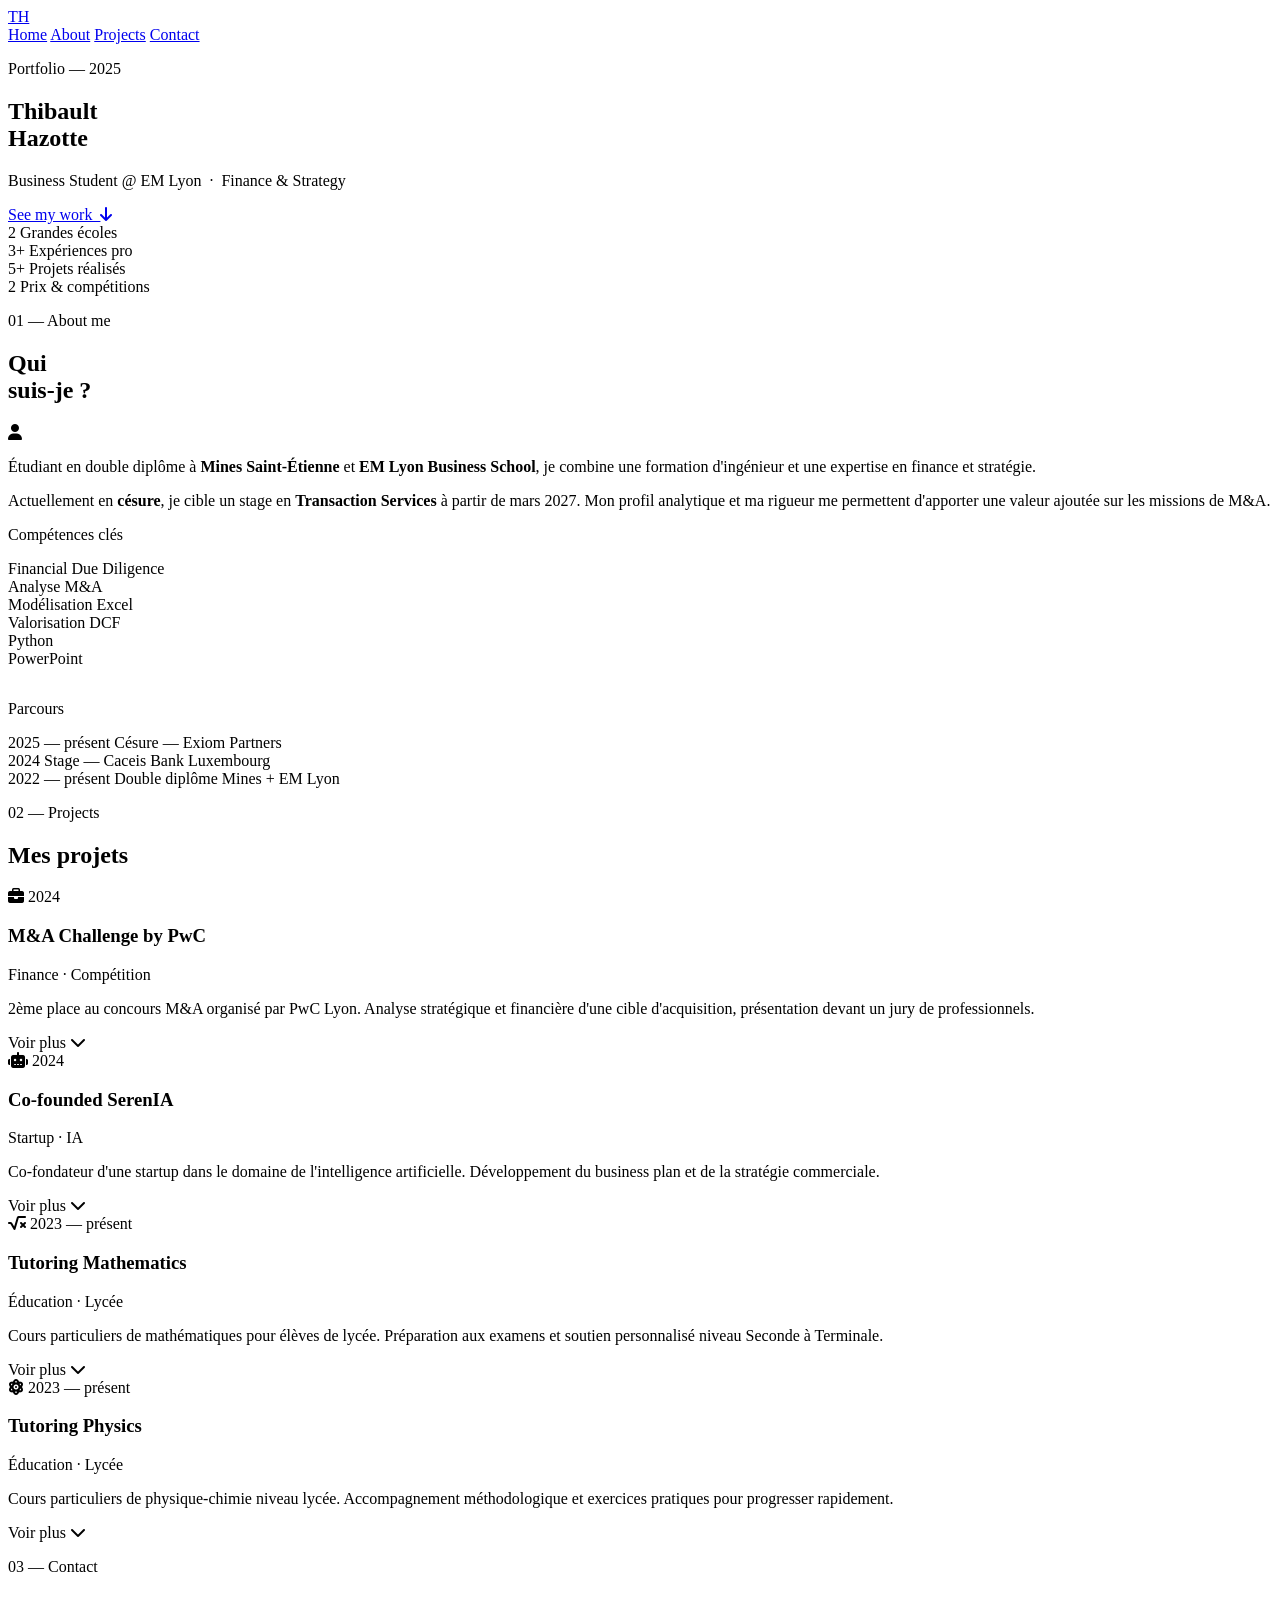
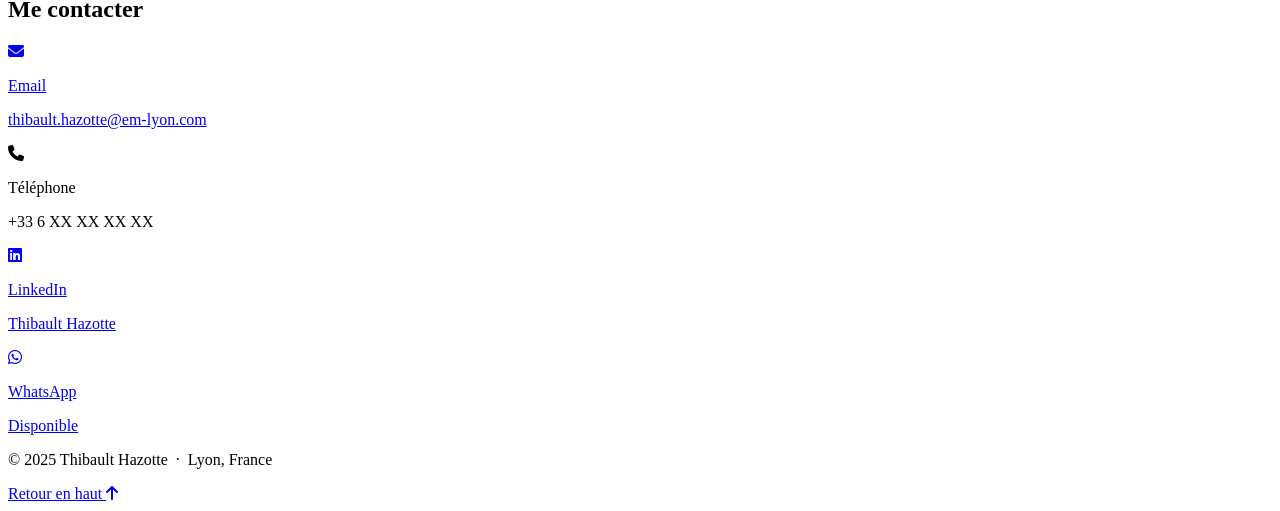
==== index.html @ d12fd299 "rendu final" ====
<!DOCTYPE html>
<html lang="en">

<head>
  <meta charset="UTF-8" />
  <meta name="viewport" content="width=device-width, initial-scale=1.0"/>
  <title>Thibault Hazotte — Portfolio</title>

  <!-- Google Fonts : Playfair Display pour les titres, Inter pour le corps de texte -->
  <link href="https://fonts.googleapis.com/css2?family=Playfair+Display:ital,wght@0,400;0,700;1,400&family=Inter:wght@300;400;500&display=swap" rel="stylesheet"/>

  <!--
    USAGE de l'IA — FontAwesome (bibliothèque d'icônes externe) :
    Je voulais afficher des icônes (flèche, enveloppe, téléphone, LinkedIn...)
    sans créer d'images moi-même. L'IA m'a présenté FontAwesome, une
    bibliothèque gratuite que l'on importe via un simple <link>.
    Ensuite on utilise des balises <i class="fa-solid fa-..."> pour
    afficher l'icône voulue n'importe où dans la page.
  -->
  <link rel="stylesheet" href="https://cdnjs.cloudflare.com/ajax/libs/font-awesome/6.5.0/css/all.min.css"/>

  <!-- Notre fichier CSS externe -->
  <link rel="stylesheet" href="style.css"/>
</head>

<body>

  <!-- ================================================
       NAVBAR — barre de navigation fixe en haut
       ================================================ -->
  <nav id="navbar">
    <a href="#home" class="logo">TH</a>
    <div class="nav-links">
      <a href="#home">Home</a>
      <a href="#about">About</a>
      <a href="#projects">Projects</a>
      <a href="#contact">Contact</a>
    </div>
  </nav>


  <!-- ================================================
       SECTION HOME — titre principal et bouton
       ================================================ -->
  <section id="home" class="hero">

    <!-- Petit tag au-dessus du titre -->
    <p class="hero-tag" id="hero-tag">Portfolio — 2025</p>

    <!-- Titre principal -->
    <h1 id="titre">
      Thibault<br>
      <span class="italic">Hazotte</span>
    </h1>

    <!-- Sous-titre -->
    <p class="subtitle" id="sous-titre">
      Business Student @ EM Lyon &nbsp;·&nbsp; Finance &amp; Strategy
    </p>

    <!-- Bouton qui renvoie vers la section About -->
    <a href="#about" class="btn" id="bouton">
      See my work &nbsp;<i class="fa-solid fa-arrow-down"></i>
    </a>

  </section>


  <!-- ================================================
       SECTION CHIFFRES CLÉS
       ================================================ -->
  <section class="stats">
    <div class="stat-item">
      <span class="stat-number">2</span>
      <span class="stat-label">Grandes écoles</span>
    </div>
    <div class="stat-divider"></div>
    <div class="stat-item">
      <span class="stat-number">3+</span>
      <span class="stat-label">Expériences pro</span>
    </div>
    <div class="stat-divider"></div>
    <div class="stat-item">
      <span class="stat-number">5+</span>
      <span class="stat-label">Projets réalisés</span>
    </div>
    <div class="stat-divider"></div>
    <div class="stat-item">
      <span class="stat-number">2</span>
      <span class="stat-label">Prix & compétitions</span>
    </div>
  </section>


  <!-- ================================================
       SECTION ABOUT — présentation personnelle
       ================================================ -->
  <section id="about" class="about-section">

    <!-- Colonne gauche : photo + titre -->
    <div class="about-left">
      <p class="section-tag">01 — About me</p>
      <h2 class="section-title">Qui<br>suis-je ?</h2>

      <!-- Rectangle gris = emplacement pour une photo -->
      <div class="photo-placeholder">
        <i class="fa-solid fa-user photo-icon"></i>
      </div>
    </div>

    <!-- Colonne droite : texte, compétences, timeline -->
    <div class="about-right">

      <p class="about-text">
        Étudiant en double diplôme à <strong>Mines Saint-Étienne</strong>
        et <strong>EM Lyon Business School</strong>, je combine une formation
        d'ingénieur et une expertise en finance et stratégie.
      </p>

      <p class="about-text">
        Actuellement en <strong>césure</strong>, je cible un stage en
        <strong>Transaction Services</strong> à partir de mars 2027.
        Mon profil analytique et ma rigueur me permettent d'apporter
        une valeur ajoutée sur les missions de M&A.
      </p>

      <!-- Compétences -->
      <p class="skills-title">Compétences clés</p>
      <div class="skills-grid">
        <div class="skill-tag">Financial Due Diligence</div>
        <div class="skill-tag">Analyse M&A</div>
        <div class="skill-tag">Modélisation Excel</div>
        <div class="skill-tag">Valorisation DCF</div>
        <div class="skill-tag">Python</div>
        <div class="skill-tag">PowerPoint</div>
      </div>

      <!-- Timeline du parcours -->
      <p class="skills-title" style="margin-top: 32px;">Parcours</p>

      <div class="timeline-item">
        <div class="timeline-dot"></div>
        <div class="timeline-content">
          <span class="timeline-date">2025 — présent</span>
          <span class="timeline-role">Césure — Exiom Partners</span>
        </div>
      </div>

      <div class="timeline-item">
        <div class="timeline-dot"></div>
        <div class="timeline-content">
          <span class="timeline-date">2024</span>
          <span class="timeline-role">Stage — Caceis Bank Luxembourg</span>
        </div>
      </div>

      <div class="timeline-item">
        <div class="timeline-dot"></div>
        <div class="timeline-content">
          <span class="timeline-date">2022 — présent</span>
          <span class="timeline-role">Double diplôme Mines + EM Lyon</span>
        </div>
      </div>

    </div>
  </section>


  <!-- ================================================
       SECTION PROJECTS — cartes cliquables
       ================================================ -->
  <section id="projects" class="projects-section">

    <p class="section-tag">02 — Projects</p>
    <h2 class="section-title">Mes projets</h2>

    <!--
      USAGE de l'IA — Fonction toggleDetail() et classList.toggle() :
      Je voulais qu'un clic sur une carte affiche sa description,
      et qu'un second clic la cache. Je ne savais pas comment
      alterner entre deux états en JavaScript.
      L'IA m'a expliqué classList.toggle("open") :
      cette méthode ajoute la classe "open" si elle est absente,
      et la retire si elle est déjà présente.
      Le CSS s'occupe ensuite d'afficher ou cacher le texte
      selon la présence de cette classe.
    -->
    <div class="projects-grid">

      <div class="project-card" onclick="toggleDetail(this)">
        <div class="project-card-header">
          <i class="fa-solid fa-briefcase project-icon"></i>
          <span class="project-year">2024</span>
        </div>
        <h3 class="project-title">M&amp;A Challenge by PwC</h3>
        <p class="project-subtitle">Finance · Compétition</p>
        <div class="project-detail">
          <p>2ème place au concours M&A organisé par PwC Lyon. Analyse stratégique et financière d'une cible d'acquisition, présentation devant un jury de professionnels.</p>
        </div>
        <span class="project-toggle">Voir plus <i class="fa-solid fa-chevron-down"></i></span>
      </div>

      <div class="project-card" onclick="toggleDetail(this)">
        <div class="project-card-header">
          <i class="fa-solid fa-robot project-icon"></i>
          <span class="project-year">2024</span>
        </div>
        <h3 class="project-title">Co-founded SerenIA</h3>
        <p class="project-subtitle">Startup · IA</p>
        <div class="project-detail">
          <p>Co-fondateur d'une startup dans le domaine de l'intelligence artificielle. Développement du business plan et de la stratégie commerciale.</p>
        </div>
        <span class="project-toggle">Voir plus <i class="fa-solid fa-chevron-down"></i></span>
      </div>

      <div class="project-card" onclick="toggleDetail(this)">
        <div class="project-card-header">
          <i class="fa-solid fa-square-root-variable project-icon"></i>
          <span class="project-year">2023 — présent</span>
        </div>
        <h3 class="project-title">Tutoring Mathematics</h3>
        <p class="project-subtitle">Éducation · Lycée</p>
        <div class="project-detail">
          <p>Cours particuliers de mathématiques pour élèves de lycée. Préparation aux examens et soutien personnalisé niveau Seconde à Terminale.</p>
        </div>
        <span class="project-toggle">Voir plus <i class="fa-solid fa-chevron-down"></i></span>
      </div>

      <div class="project-card" onclick="toggleDetail(this)">
        <div class="project-card-header">
          <i class="fa-solid fa-atom project-icon"></i>
          <span class="project-year">2023 — présent</span>
        </div>
        <h3 class="project-title">Tutoring Physics</h3>
        <p class="project-subtitle">Éducation · Lycée</p>
        <div class="project-detail">
          <p>Cours particuliers de physique-chimie niveau lycée. Accompagnement méthodologique et exercices pratiques pour progresser rapidement.</p>
        </div>
        <span class="project-toggle">Voir plus <i class="fa-solid fa-chevron-down"></i></span>
      </div>

    </div>
  </section>


  <!-- ================================================
       SECTION CONTACT
       ================================================ -->
  <section id="contact" class="contact-section">

    <p class="section-tag">03 — Contact</p>
    <h2 class="section-title">Me contacter</h2>

    <div class="contact-grid">

      <a href="mailto:thibault.hazotte@em-lyon.com" class="contact-card">
        <i class="fa-solid fa-envelope contact-icon"></i>
        <div>
          <p class="contact-label">Email</p>
          <p class="contact-value">thibault.hazotte@em-lyon.com</p>
        </div>
      </a>

      <div class="contact-card">
        <i class="fa-solid fa-phone contact-icon"></i>
        <div>
          <p class="contact-label">Téléphone</p>
          <p class="contact-value">+33 6 XX XX XX XX</p>
        </div>
      </div>

      <a href="#" class="contact-card">
        <i class="fa-brands fa-linkedin contact-icon"></i>
        <div>
          <p class="contact-label">LinkedIn</p>
          <p class="contact-value">Thibault Hazotte</p>
        </div>
      </a>

      <a href="#" class="contact-card">
        <i class="fa-brands fa-whatsapp contact-icon"></i>
        <div>
          <p class="contact-label">WhatsApp</p>
          <p class="contact-value">Disponible</p>
        </div>
      </a>

    </div>
  </section>


  <!-- ================================================
       FOOTER
       ================================================ -->
  <footer class="footer">
    <p>© 2025 Thibault Hazotte &nbsp;·&nbsp; Lyon, France</p>
    <a href="#home" class="footer-back">
      Retour en haut <i class="fa-solid fa-arrow-up"></i>
    </a>
  </footer>


  <!-- ================================================
       JAVASCRIPT — intégré directement dans le HTML
       ================================================ -->
  <script>

    // ---- 1. ANIMATIONS AU CHARGEMENT ----
    //
    // USAGE de l'IA — window.addEventListener + setTimeout + classList :
    // Je voulais que les éléments de la section Home apparaissent
    // progressivement. L'IA m'a expliqué :
    // - window.addEventListener("load") attend que toute la page soit chargée
    // - setTimeout(fn, délai) déclenche une fonction après X millisecondes
    // - classList.add("visible") ajoute une classe CSS qui active
    //   la transition définie dans style.css (opacity et transform)
    // Sans ces notions, je n'aurais pas su faire une animation au chargement.

    window.addEventListener("load", function () {
      var tag      = document.getElementById("hero-tag");
      var titre    = document.getElementById("titre");
      var sousTitre = document.getElementById("sous-titre");
      var bouton   = document.getElementById("bouton");

      setTimeout(function () { tag.classList.add("visible"); },       200);
      setTimeout(function () { titre.classList.add("visible"); },     400);
      setTimeout(function () { sousTitre.classList.add("visible"); }, 700);
      setTimeout(function () { bouton.classList.add("visible"); },   1000);
    });


    // ---- 2. NAVBAR QUI CHANGE AU SCROLL ----
    //
    // USAGE de l'IA — window.addEventListener("scroll") + window.scrollY :
    // Je voulais que la navbar affiche une ombre quand on fait défiler la page.
    // L'IA m'a expliqué l'événement "scroll" et la propriété window.scrollY
    // qui retourne la position verticale du défilement en pixels.
    // Si l'utilisateur a défilé de plus de 50px, on ajoute la classe "scrolled".

    window.addEventListener("scroll", function () {
      var navbar = document.getElementById("navbar");
      if (window.scrollY > 50) {
        navbar.classList.add("scrolled");
      } else {
        navbar.classList.remove("scrolled");
      }
    });


    // ---- 3. AFFICHER / CACHER LES DÉTAILS DES PROJETS ----
    //
    // USAGE de l'IA — classList.toggle() :
    // Je voulais qu'un clic sur une carte projet affiche sa description,
    // et qu'un second clic la cache. L'IA m'a montré classList.toggle("open")
    // qui ajoute la classe si elle est absente, et la retire si elle est présente.

    function toggleDetail(carte) {
      carte.classList.toggle("open");
    }

  </script>

</body>
</html>
---- style.css ----
.red {
    color: salmon;
}
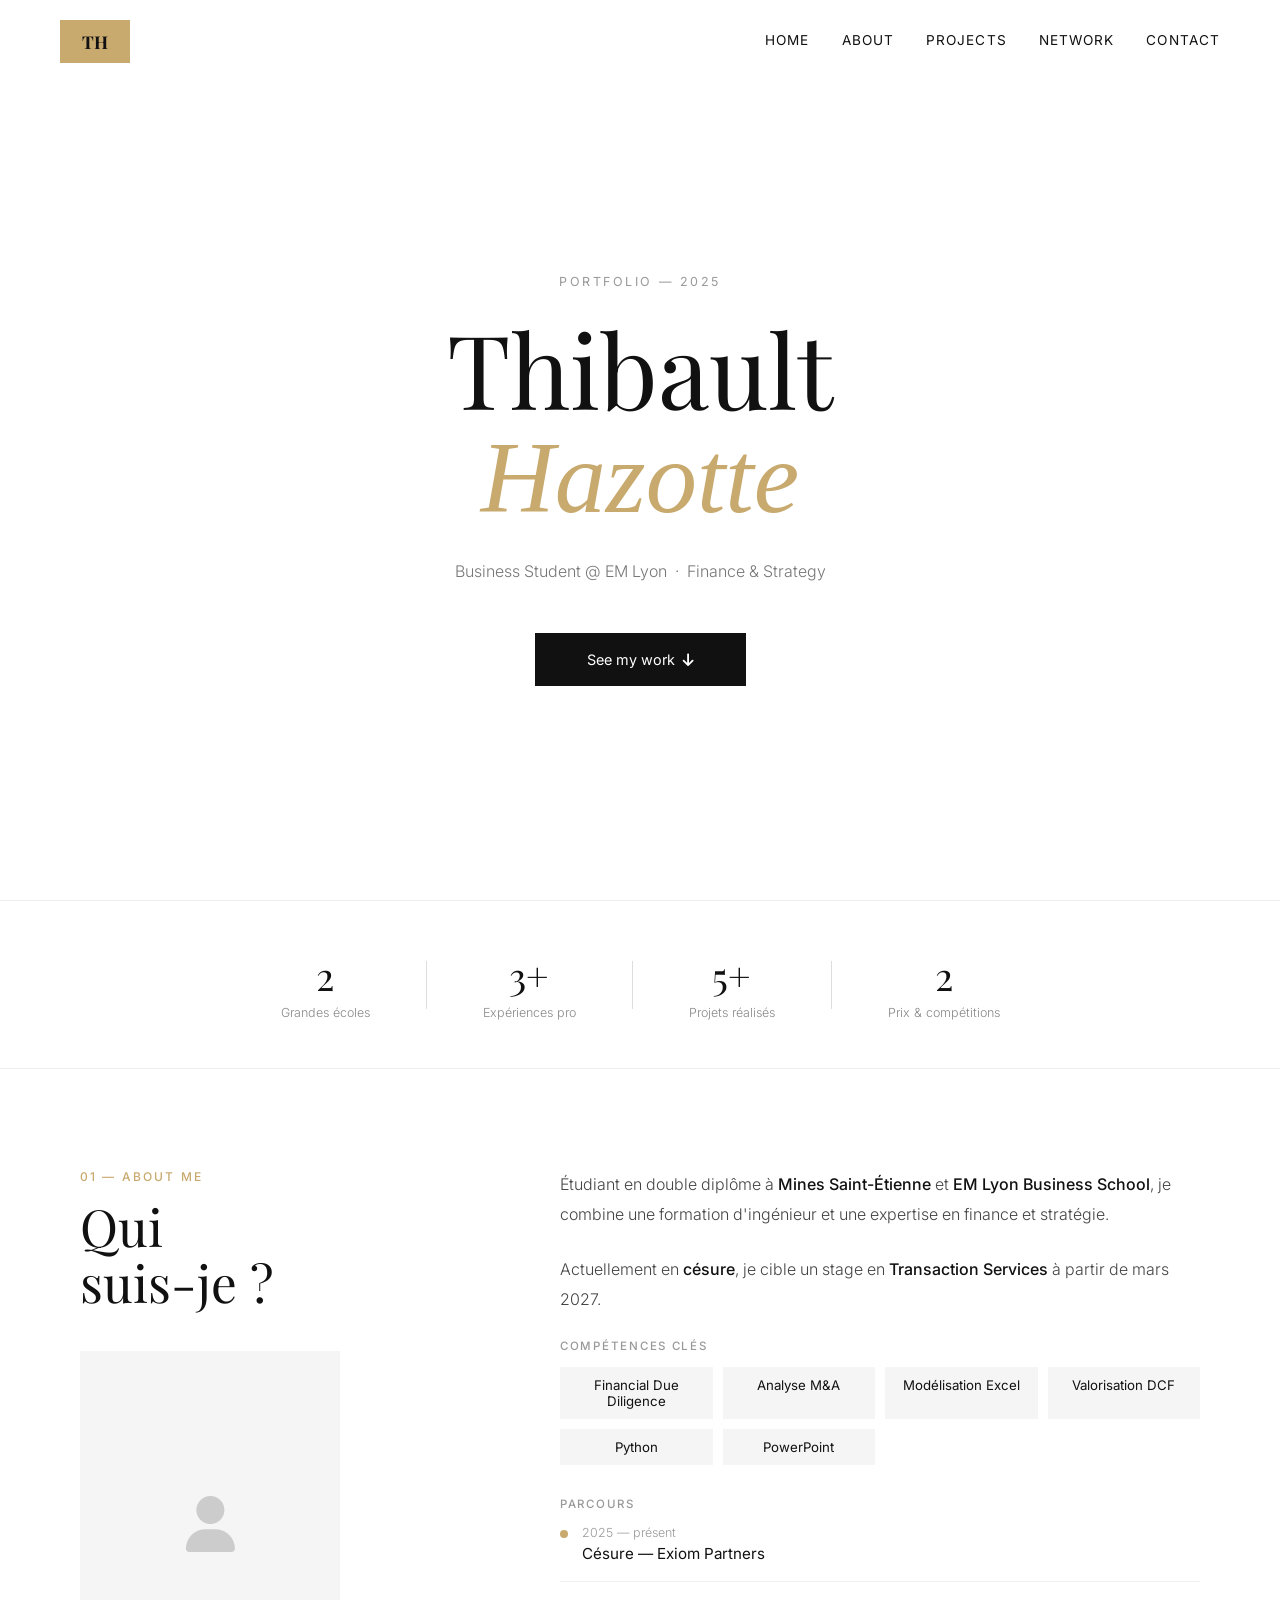
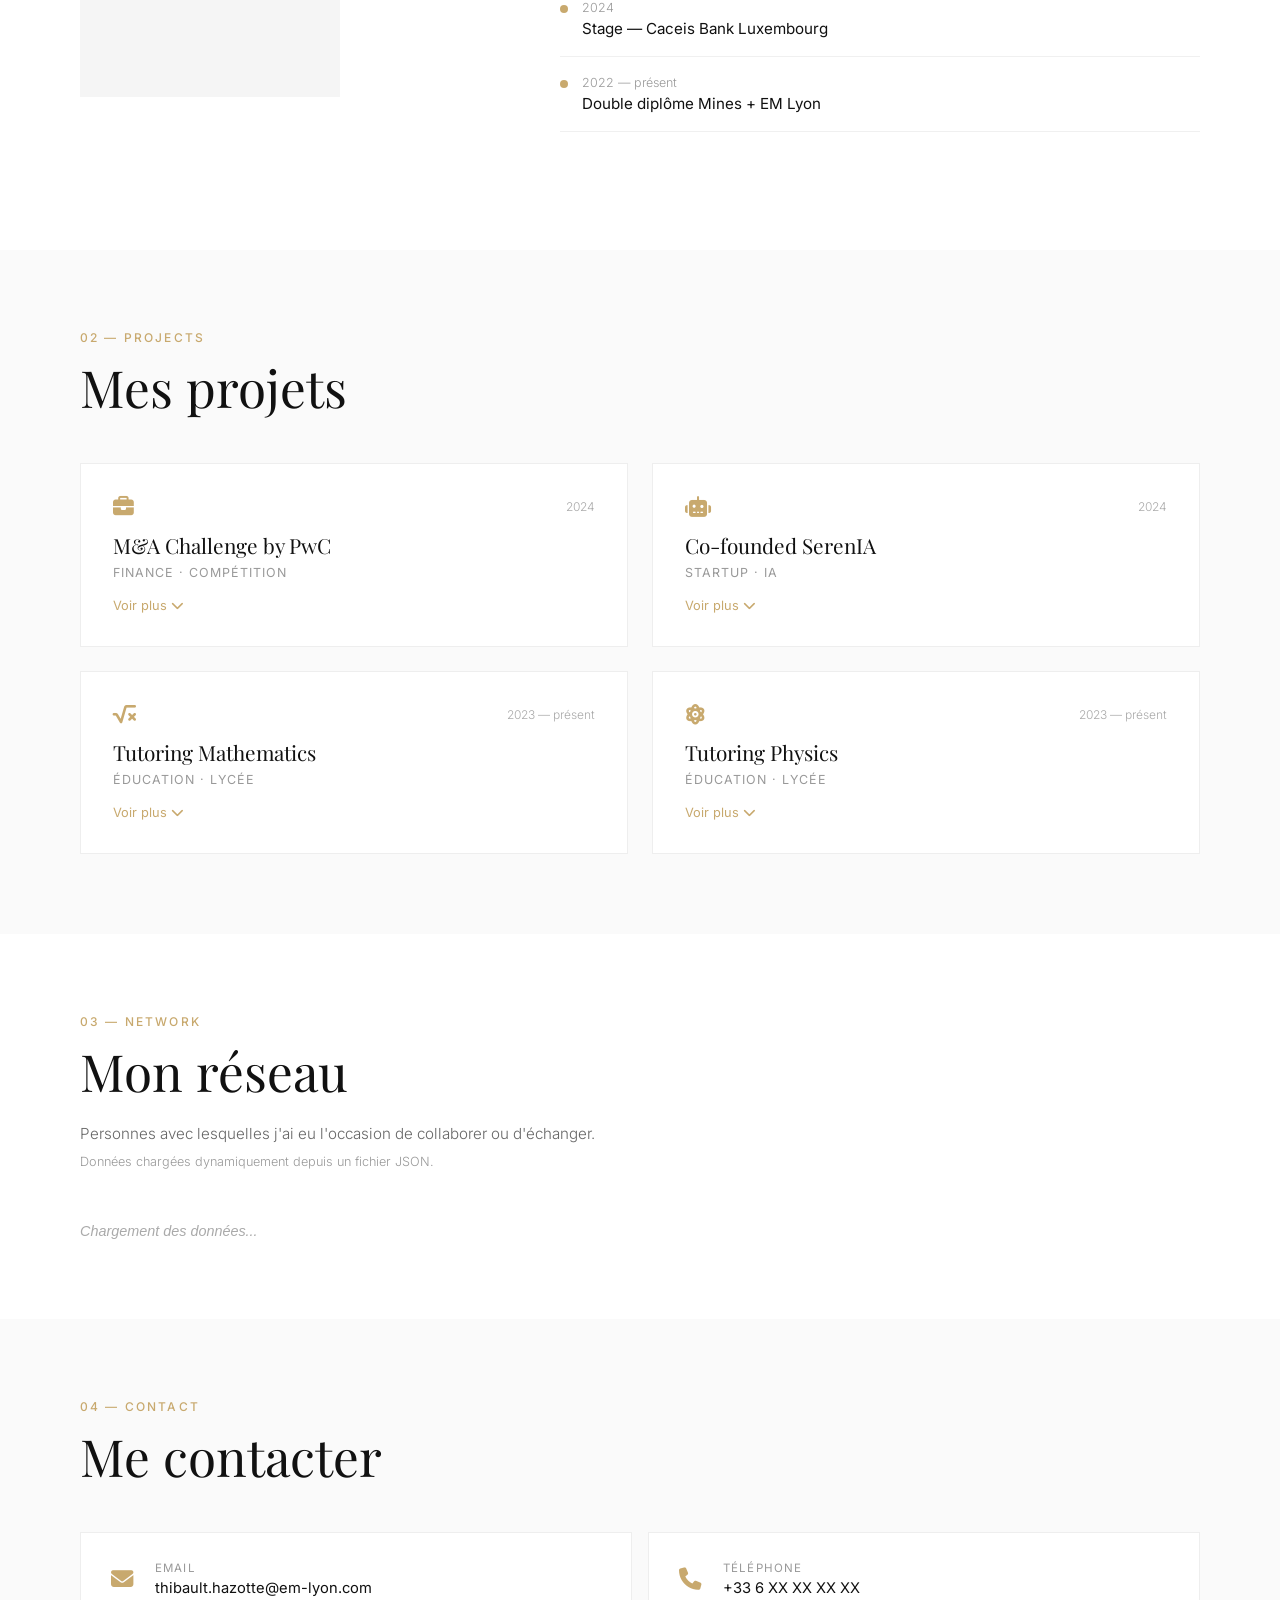
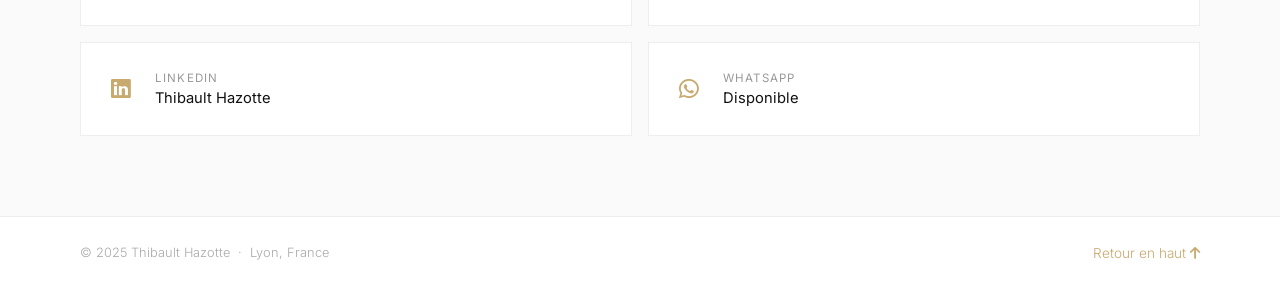
==== commit 7a8974c5: "Java" ====
--- a/index.html
+++ b/index.html
@@ -6,27 +6,25 @@
   <meta name="viewport" content="width=device-width, initial-scale=1.0"/>
   <title>Thibault Hazotte — Portfolio</title>
 
-  <!-- Google Fonts : Playfair Display pour les titres, Inter pour le corps de texte -->
+  <!-- Google Fonts : Playfair Display pour les titres, Inter pour le texte -->
   <link href="https://fonts.googleapis.com/css2?family=Playfair+Display:ital,wght@0,400;0,700;1,400&family=Inter:wght@300;400;500&display=swap" rel="stylesheet"/>
 
   <!--
-    USAGE de l'IA — FontAwesome (bibliothèque d'icônes externe) :
-    Je voulais afficher des icônes (flèche, enveloppe, téléphone, LinkedIn...)
-    sans créer d'images moi-même. L'IA m'a présenté FontAwesome, une
-    bibliothèque gratuite que l'on importe via un simple <link>.
-    Ensuite on utilise des balises <i class="fa-solid fa-..."> pour
+    USAGE IA — FontAwesome (bibliothèque d'icônes externe) :
+    Je voulais afficher des icônes sans créer d'images moi-même.
+    L'IA m'a présenté FontAwesome, une bibliothèque gratuite importée
+    via un <link>. On utilise des balises <i class="fa-..."> pour
     afficher l'icône voulue n'importe où dans la page.
   -->
   <link rel="stylesheet" href="https://cdnjs.cloudflare.com/ajax/libs/font-awesome/6.5.0/css/all.min.css"/>
 
-  <!-- Notre fichier CSS externe -->
   <link rel="stylesheet" href="style.css"/>
 </head>
 
 <body>
 
   <!-- ================================================
-       NAVBAR — barre de navigation fixe en haut
+       NAVBAR — barre de navigation fixe
        ================================================ -->
   <nav id="navbar">
     <a href="#home" class="logo">TH</a>
@@ -34,35 +32,24 @@
       <a href="#home">Home</a>
       <a href="#about">About</a>
       <a href="#projects">Projects</a>
+      <a href="#people">Network</a>
       <a href="#contact">Contact</a>
     </div>
   </nav>
 
 
   <!-- ================================================
-       SECTION HOME — titre principal et bouton
+       SECTION HOME — titre et bouton
        ================================================ -->
   <section id="home" class="hero">
-
-    <!-- Petit tag au-dessus du titre -->
     <p class="hero-tag" id="hero-tag">Portfolio — 2025</p>
-
-    <!-- Titre principal -->
-    <h1 id="titre">
-      Thibault<br>
-      <span class="italic">Hazotte</span>
-    </h1>
-
-    <!-- Sous-titre -->
+    <h1 id="titre">Thibault<br><span class="italic">Hazotte</span></h1>
     <p class="subtitle" id="sous-titre">
       Business Student @ EM Lyon &nbsp;·&nbsp; Finance &amp; Strategy
     </p>
-
-    <!-- Bouton qui renvoie vers la section About -->
     <a href="#about" class="btn" id="bouton">
       See my work &nbsp;<i class="fa-solid fa-arrow-down"></i>
     </a>
-
   </section>
 
 
@@ -93,38 +80,29 @@
 
 
   <!-- ================================================
-       SECTION ABOUT — présentation personnelle
+       SECTION ABOUT
        ================================================ -->
   <section id="about" class="about-section">
 
-    <!-- Colonne gauche : photo + titre -->
     <div class="about-left">
       <p class="section-tag">01 — About me</p>
       <h2 class="section-title">Qui<br>suis-je ?</h2>
-
-      <!-- Rectangle gris = emplacement pour une photo -->
       <div class="photo-placeholder">
         <i class="fa-solid fa-user photo-icon"></i>
       </div>
     </div>
 
-    <!-- Colonne droite : texte, compétences, timeline -->
     <div class="about-right">
-
       <p class="about-text">
         Étudiant en double diplôme à <strong>Mines Saint-Étienne</strong>
         et <strong>EM Lyon Business School</strong>, je combine une formation
         d'ingénieur et une expertise en finance et stratégie.
       </p>
-
       <p class="about-text">
         Actuellement en <strong>césure</strong>, je cible un stage en
         <strong>Transaction Services</strong> à partir de mars 2027.
-        Mon profil analytique et ma rigueur me permettent d'apporter
-        une valeur ajoutée sur les missions de M&A.
       </p>
 
-      <!-- Compétences -->
       <p class="skills-title">Compétences clés</p>
       <div class="skills-grid">
         <div class="skill-tag">Financial Due Diligence</div>
@@ -135,9 +113,7 @@
         <div class="skill-tag">PowerPoint</div>
       </div>
 
-      <!-- Timeline du parcours -->
       <p class="skills-title" style="margin-top: 32px;">Parcours</p>
-
       <div class="timeline-item">
         <div class="timeline-dot"></div>
         <div class="timeline-content">
@@ -145,7 +121,6 @@
           <span class="timeline-role">Césure — Exiom Partners</span>
         </div>
       </div>
-
       <div class="timeline-item">
         <div class="timeline-dot"></div>
         <div class="timeline-content">
@@ -153,7 +128,6 @@
           <span class="timeline-role">Stage — Caceis Bank Luxembourg</span>
         </div>
       </div>
-
       <div class="timeline-item">
         <div class="timeline-dot"></div>
         <div class="timeline-content">
@@ -161,30 +135,18 @@
           <span class="timeline-role">Double diplôme Mines + EM Lyon</span>
         </div>
       </div>
-
-    </div>
-  </section>
-
-
-  <!-- ================================================
-       SECTION PROJECTS — cartes cliquables
+    </div>
+  </section>
+
+
+  <!-- ================================================
+       SECTION PROJECTS
        ================================================ -->
   <section id="projects" class="projects-section">
 
     <p class="section-tag">02 — Projects</p>
     <h2 class="section-title">Mes projets</h2>
 
-    <!--
-      USAGE de l'IA — Fonction toggleDetail() et classList.toggle() :
-      Je voulais qu'un clic sur une carte affiche sa description,
-      et qu'un second clic la cache. Je ne savais pas comment
-      alterner entre deux états en JavaScript.
-      L'IA m'a expliqué classList.toggle("open") :
-      cette méthode ajoute la classe "open" si elle est absente,
-      et la retire si elle est déjà présente.
-      Le CSS s'occupe ensuite d'afficher ou cacher le texte
-      selon la présence de cette classe.
-    -->
     <div class="projects-grid">
 
       <div class="project-card" onclick="toggleDetail(this)">
@@ -195,7 +157,7 @@
         <h3 class="project-title">M&amp;A Challenge by PwC</h3>
         <p class="project-subtitle">Finance · Compétition</p>
         <div class="project-detail">
-          <p>2ème place au concours M&A organisé par PwC Lyon. Analyse stratégique et financière d'une cible d'acquisition, présentation devant un jury de professionnels.</p>
+          <p>2ème place au concours M&A organisé par PwC Lyon. Analyse stratégique et financière d'une cible d'acquisition.</p>
         </div>
         <span class="project-toggle">Voir plus <i class="fa-solid fa-chevron-down"></i></span>
       </div>
@@ -208,7 +170,7 @@
         <h3 class="project-title">Co-founded SerenIA</h3>
         <p class="project-subtitle">Startup · IA</p>
         <div class="project-detail">
-          <p>Co-fondateur d'une startup dans le domaine de l'intelligence artificielle. Développement du business plan et de la stratégie commerciale.</p>
+          <p>Co-fondateur d'une startup dans le domaine de l'intelligence artificielle. Développement du business plan.</p>
         </div>
         <span class="project-toggle">Voir plus <i class="fa-solid fa-chevron-down"></i></span>
       </div>
@@ -221,7 +183,7 @@
         <h3 class="project-title">Tutoring Mathematics</h3>
         <p class="project-subtitle">Éducation · Lycée</p>
         <div class="project-detail">
-          <p>Cours particuliers de mathématiques pour élèves de lycée. Préparation aux examens et soutien personnalisé niveau Seconde à Terminale.</p>
+          <p>Cours particuliers de mathématiques pour élèves de lycée. Préparation aux examens niveau Seconde à Terminale.</p>
         </div>
         <span class="project-toggle">Voir plus <i class="fa-solid fa-chevron-down"></i></span>
       </div>
@@ -234,12 +196,40 @@
         <h3 class="project-title">Tutoring Physics</h3>
         <p class="project-subtitle">Éducation · Lycée</p>
         <div class="project-detail">
-          <p>Cours particuliers de physique-chimie niveau lycée. Accompagnement méthodologique et exercices pratiques pour progresser rapidement.</p>
-        </div>
-        <span class="project-toggle">Voir plus <i class="fa-solid fa-chevron-down"></i></span>
-      </div>
-
-    </div>
+          <p>Cours particuliers de physique-chimie niveau lycée. Accompagnement méthodologique et exercices pratiques.</p>
+        </div>
+        <span class="project-toggle">Voir plus <i class="fa-solid fa-chevron-down"></i></span>
+      </div>
+
+    </div>
+  </section>
+
+
+  <!-- ================================================
+       SECTION NETWORK — données chargées depuis le JSON
+       ================================================ -->
+  <section id="people" class="people-section">
+
+    <p class="section-tag">03 — Network</p>
+    <h2 class="section-title">Mon réseau</h2>
+    <p class="people-description">
+      Personnes avec lesquelles j'ai eu l'occasion de collaborer ou d'échanger.
+      <br><small style="color:#999">Données chargées dynamiquement depuis un fichier JSON.</small>
+    </p>
+
+    <!--
+      USAGE IA — Affichage dynamique depuis un JSON :
+      Ce conteneur est rempli automatiquement par JavaScript.
+      Je ne savais pas comment créer des éléments HTML depuis du code JS.
+      L'IA m'a expliqué document.createElement(), innerHTML et appendChild()
+      qui permettent de générer du HTML dynamiquement à partir de données JSON.
+      C'est le principe fondamental du web dynamique.
+    -->
+    <div id="people-grid" class="people-grid">
+      <!-- Les cartes sont générées automatiquement par script.js -->
+      <p class="loading-text">Chargement des données...</p>
+    </div>
+
   </section>
 
 
@@ -248,11 +238,10 @@
        ================================================ -->
   <section id="contact" class="contact-section">
 
-    <p class="section-tag">03 — Contact</p>
+    <p class="section-tag">04 — Contact</p>
     <h2 class="section-title">Me contacter</h2>
 
     <div class="contact-grid">
-
       <a href="mailto:thibault.hazotte@em-lyon.com" class="contact-card">
         <i class="fa-solid fa-envelope contact-icon"></i>
         <div>
@@ -260,7 +249,6 @@
           <p class="contact-value">thibault.hazotte@em-lyon.com</p>
         </div>
       </a>
-
       <div class="contact-card">
         <i class="fa-solid fa-phone contact-icon"></i>
         <div>
@@ -268,7 +256,6 @@
           <p class="contact-value">+33 6 XX XX XX XX</p>
         </div>
       </div>
-
       <a href="#" class="contact-card">
         <i class="fa-brands fa-linkedin contact-icon"></i>
         <div>
@@ -276,7 +263,6 @@
           <p class="contact-value">Thibault Hazotte</p>
         </div>
       </a>
-
       <a href="#" class="contact-card">
         <i class="fa-brands fa-whatsapp contact-icon"></i>
         <div>
@@ -284,7 +270,6 @@
           <p class="contact-value">Disponible</p>
         </div>
       </a>
-
     </div>
   </section>
 
@@ -299,66 +284,8 @@
     </a>
   </footer>
 
-
-  <!-- ================================================
-       JAVASCRIPT — intégré directement dans le HTML
-       ================================================ -->
-  <script>
-
-    // ---- 1. ANIMATIONS AU CHARGEMENT ----
-    //
-    // USAGE de l'IA — window.addEventListener + setTimeout + classList :
-    // Je voulais que les éléments de la section Home apparaissent
-    // progressivement. L'IA m'a expliqué :
-    // - window.addEventListener("load") attend que toute la page soit chargée
-    // - setTimeout(fn, délai) déclenche une fonction après X millisecondes
-    // - classList.add("visible") ajoute une classe CSS qui active
-    //   la transition définie dans style.css (opacity et transform)
-    // Sans ces notions, je n'aurais pas su faire une animation au chargement.
-
-    window.addEventListener("load", function () {
-      var tag      = document.getElementById("hero-tag");
-      var titre    = document.getElementById("titre");
-      var sousTitre = document.getElementById("sous-titre");
-      var bouton   = document.getElementById("bouton");
-
-      setTimeout(function () { tag.classList.add("visible"); },       200);
-      setTimeout(function () { titre.classList.add("visible"); },     400);
-      setTimeout(function () { sousTitre.classList.add("visible"); }, 700);
-      setTimeout(function () { bouton.classList.add("visible"); },   1000);
-    });
-
-
-    // ---- 2. NAVBAR QUI CHANGE AU SCROLL ----
-    //
-    // USAGE de l'IA — window.addEventListener("scroll") + window.scrollY :
-    // Je voulais que la navbar affiche une ombre quand on fait défiler la page.
-    // L'IA m'a expliqué l'événement "scroll" et la propriété window.scrollY
-    // qui retourne la position verticale du défilement en pixels.
-    // Si l'utilisateur a défilé de plus de 50px, on ajoute la classe "scrolled".
-
-    window.addEventListener("scroll", function () {
-      var navbar = document.getElementById("navbar");
-      if (window.scrollY > 50) {
-        navbar.classList.add("scrolled");
-      } else {
-        navbar.classList.remove("scrolled");
-      }
-    });
-
-
-    // ---- 3. AFFICHER / CACHER LES DÉTAILS DES PROJETS ----
-    //
-    // USAGE de l'IA — classList.toggle() :
-    // Je voulais qu'un clic sur une carte projet affiche sa description,
-    // et qu'un second clic la cache. L'IA m'a montré classList.toggle("open")
-    // qui ajoute la classe si elle est absente, et la retire si elle est présente.
-
-    function toggleDetail(carte) {
-      carte.classList.toggle("open");
-    }
-
-  </script>
+  <!-- Fichier JavaScript séparé -->
+  <script src="script.js"></script>
 
 </body>
 </html>
--- a/style.css
+++ b/style.css
@@ -1,3 +1,452 @@
-.red {
-    color: salmon;
-}+/* =============================================
+   style.css — Portfolio Thibault Hazotte
+   Palette :
+     Blanc      #FFFFFF
+     Noir       #111111
+     Gris clair #F5F5F5
+     Doré       #C8A96E
+   Polices : Playfair Display + Inter
+   ============================================= */
+
+/* RESET */
+* { margin: 0; padding: 0; box-sizing: border-box; }
+
+html { scroll-behavior: smooth; }
+
+body {
+  background-color: #FFFFFF;
+  color: #111111;
+  font-family: 'Inter', sans-serif;
+}
+
+
+/* =============================================
+   NAVBAR
+   ============================================= */
+
+nav {
+  position: fixed;
+  top: 0; left: 0; right: 0;
+  z-index: 100;
+  display: flex;
+  justify-content: space-between;
+  align-items: center;
+  padding: 20px 60px;
+  background-color: #FFFFFF;
+  transition: box-shadow 0.3s;
+}
+
+/*
+  USAGE IA — Navbar fixe avec ombre au scroll :
+  "position: fixed" bloque la navbar en haut.
+  "z-index: 100" la fait passer au-dessus du contenu.
+  JavaScript ajoute "scrolled" qui déclenche l'ombre.
+*/
+nav.scrolled { box-shadow: 0 2px 16px rgba(0,0,0,0.07); }
+
+.logo {
+  font-family: 'Playfair Display', serif;
+  font-size: 1.1rem;
+  font-weight: 700;
+  text-decoration: none;
+  color: #111111;
+  background-color: #C8A96E;
+  padding: 10px 22px;
+  transition: background-color 0.2s;
+}
+.logo:hover { background-color: #b8954f; }
+
+.nav-links { display: flex; gap: 32px; }
+
+.nav-links a {
+  font-size: 0.85rem;
+  text-decoration: none;
+  color: #111111;
+  letter-spacing: 0.08em;
+  text-transform: uppercase;
+  padding-bottom: 3px;
+  border-bottom: 1px solid transparent;
+  transition: border-color 0.2s, color 0.2s;
+}
+.nav-links a:hover { border-color: #C8A96E; color: #C8A96E; }
+
+
+/* =============================================
+   SECTION HOME — HERO
+   ============================================= */
+
+.hero {
+  display: flex;
+  flex-direction: column;
+  align-items: center;
+  justify-content: center;
+  text-align: center;
+  min-height: 100vh;
+  padding: 120px 40px 60px;
+}
+
+.hero-tag {
+  font-size: 0.78rem;
+  letter-spacing: 0.2em;
+  text-transform: uppercase;
+  color: #999;
+  margin-bottom: 28px;
+  opacity: 0;
+  transition: opacity 0.8s ease;
+}
+.hero-tag.visible { opacity: 1; }
+
+.hero h1 {
+  font-family: 'Playfair Display', serif;
+  font-size: clamp(4rem, 8vw, 7rem);
+  font-weight: 400;
+  line-height: 1.0;
+  margin-bottom: 32px;
+  opacity: 0;
+  transform: translateY(24px);
+  transition: opacity 0.8s ease, transform 0.8s ease;
+}
+.hero h1.visible { opacity: 1; transform: translateY(0); }
+
+.italic { font-style: italic; color: #C8A96E; }
+
+.subtitle {
+  font-size: 1rem;
+  font-weight: 300;
+  color: #777;
+  margin-bottom: 52px;
+  opacity: 0;
+  transition: opacity 0.8s ease;
+}
+.subtitle.visible { opacity: 1; }
+
+.btn {
+  display: inline-block;
+  background-color: #111111;
+  color: #FFFFFF;
+  font-size: 0.9rem;
+  text-decoration: none;
+  padding: 18px 52px;
+  opacity: 0;
+  transition: opacity 0.8s ease, background-color 0.3s, transform 0.2s;
+}
+.btn.visible { opacity: 1; }
+.btn:hover { background-color: #C8A96E; transform: translateY(-2px); }
+
+
+/* =============================================
+   STATS
+   ============================================= */
+
+.stats {
+  display: flex;
+  justify-content: center;
+  align-items: center;
+  padding: 48px 60px;
+  border-top: 1px solid #eee;
+  border-bottom: 1px solid #eee;
+}
+
+.stat-item {
+  display: flex;
+  flex-direction: column;
+  align-items: center;
+  padding: 0 56px;
+}
+
+.stat-number {
+  font-family: 'Playfair Display', serif;
+  font-size: 2.4rem;
+  font-weight: 400;
+}
+
+.stat-label {
+  font-size: 0.78rem;
+  font-weight: 300;
+  color: #888;
+  margin-top: 4px;
+}
+
+.stat-divider { width: 1px; height: 48px; background-color: #ddd; }
+
+
+/* =============================================
+   SECTION ABOUT
+   ============================================= */
+
+.about-section {
+  display: grid;
+  grid-template-columns: 1fr 1.6fr;
+  gap: 80px;
+  padding: 100px 80px;
+  align-items: start;
+}
+
+.section-tag {
+  font-size: 0.75rem;
+  letter-spacing: 0.18em;
+  text-transform: uppercase;
+  color: #C8A96E;
+  font-weight: 500;
+  margin-bottom: 14px;
+}
+
+.section-title {
+  font-family: 'Playfair Display', serif;
+  font-size: 3.2rem;
+  font-weight: 400;
+  line-height: 1.1;
+  margin-bottom: 40px;
+}
+
+.photo-placeholder {
+  width: 100%;
+  max-width: 260px;
+  aspect-ratio: 3/4;
+  background-color: #F5F5F5;
+  display: flex;
+  align-items: center;
+  justify-content: center;
+}
+.photo-icon { font-size: 3.5rem; color: #ccc; }
+
+.about-text {
+  font-size: 1rem;
+  font-weight: 300;
+  line-height: 1.9;
+  color: #444;
+  margin-bottom: 24px;
+}
+.about-text strong { font-weight: 500; color: #111; }
+
+.skills-title {
+  font-size: 0.72rem;
+  letter-spacing: 0.15em;
+  text-transform: uppercase;
+  color: #999;
+  font-weight: 500;
+  margin-bottom: 14px;
+}
+
+/*
+  USAGE IA — CSS Grid avec auto-fill :
+  "repeat(auto-fill, minmax(150px, 1fr))" crée automatiquement
+  autant de colonnes que possible selon la place disponible.
+*/
+.skills-grid {
+  display: grid;
+  grid-template-columns: repeat(auto-fill, minmax(150px, 1fr));
+  gap: 10px;
+  margin-bottom: 8px;
+}
+
+.skill-tag {
+  background-color: #F5F5F5;
+  padding: 10px 14px;
+  font-size: 0.83rem;
+  text-align: center;
+}
+
+.timeline-item {
+  display: flex;
+  align-items: flex-start;
+  gap: 14px;
+  margin-bottom: 18px;
+  padding-bottom: 18px;
+  border-bottom: 1px solid #f0f0f0;
+}
+.timeline-dot {
+  width: 8px; height: 8px; min-width: 8px;
+  background-color: #C8A96E;
+  border-radius: 50%;
+  margin-top: 5px;
+}
+.timeline-content { display: flex; flex-direction: column; gap: 4px; }
+.timeline-date { font-size: 0.78rem; color: #999; font-weight: 300; }
+.timeline-role { font-size: 0.95rem; }
+
+
+/* =============================================
+   SECTION PROJECTS
+   ============================================= */
+
+.projects-section { padding: 80px; background-color: #FAFAFA; }
+
+.projects-grid {
+  display: grid;
+  grid-template-columns: 1fr 1fr;
+  gap: 24px;
+  margin-top: 48px;
+}
+
+.project-card {
+  background-color: #FFFFFF;
+  border: 1px solid #eee;
+  padding: 32px;
+  cursor: pointer;
+  transition: box-shadow 0.2s, transform 0.2s;
+}
+.project-card:hover { box-shadow: 0 4px 24px rgba(0,0,0,0.07); transform: translateY(-2px); }
+
+.project-card-header {
+  display: flex;
+  justify-content: space-between;
+  align-items: center;
+  margin-bottom: 14px;
+}
+.project-icon { font-size: 1.3rem; color: #C8A96E; }
+.project-year { font-size: 0.75rem; color: #aaa; font-weight: 300; }
+
+.project-title {
+  font-family: 'Playfair Display', serif;
+  font-size: 1.3rem;
+  font-weight: 400;
+  margin-bottom: 6px;
+}
+.project-subtitle {
+  font-size: 0.78rem;
+  color: #999;
+  letter-spacing: 0.08em;
+  text-transform: uppercase;
+  margin-bottom: 14px;
+}
+
+.project-detail {
+  display: none;
+  font-size: 0.9rem;
+  font-weight: 300;
+  line-height: 1.7;
+  color: #555;
+  padding-top: 14px;
+  margin-bottom: 14px;
+  border-top: 1px solid #eee;
+}
+.project-card.open .project-detail { display: block; }
+.project-toggle { font-size: 0.8rem; color: #C8A96E; }
+
+
+/* =============================================
+   SECTION PEOPLE (données JSON dynamiques)
+   ============================================= */
+
+.people-section { padding: 80px; }
+
+.people-description {
+  font-size: 0.95rem;
+  font-weight: 300;
+  color: #666;
+  margin-top: -20px;
+  margin-bottom: 48px;
+  line-height: 1.8;
+}
+
+/*
+  USAGE IA — Grille dynamique pour les cartes personnes :
+  Cette grille reçoit des cartes créées par JavaScript.
+  "auto-fill" permet d'adapter le nombre de colonnes automatiquement
+  selon la quantité de données reçues du JSON.
+*/
+.people-grid {
+  display: grid;
+  grid-template-columns: repeat(auto-fill, minmax(200px, 1fr));
+  gap: 20px;
+}
+
+.people-card {
+  background-color: #F5F5F5;
+  padding: 28px 20px;
+  text-align: center;
+  transition: background-color 0.2s, transform 0.2s;
+}
+.people-card:hover { background-color: #eeeeee; transform: translateY(-2px); }
+
+.people-avatar {
+  width: 60px; height: 60px;
+  background-color: #C8A96E;
+  border-radius: 50%;
+  display: flex;
+  align-items: center;
+  justify-content: center;
+  margin: 0 auto 16px;
+}
+.people-avatar i { font-size: 1.4rem; color: #FFFFFF; }
+
+.people-name {
+  font-family: 'Playfair Display', serif;
+  font-size: 1rem;
+  font-weight: 400;
+  margin-bottom: 6px;
+}
+.people-role {
+  font-size: 0.8rem;
+  color: #888;
+  font-weight: 300;
+  margin-bottom: 4px;
+}
+.people-info {
+  font-size: 0.75rem;
+  color: #aaa;
+  font-weight: 300;
+}
+
+.loading-text {
+  color: #aaa;
+  font-size: 0.9rem;
+  font-weight: 300;
+  font-style: italic;
+}
+
+
+/* =============================================
+   SECTION CONTACT
+   ============================================= */
+
+.contact-section { padding: 80px; background-color: #FAFAFA; }
+
+.contact-grid {
+  display: grid;
+  grid-template-columns: 1fr 1fr;
+  gap: 16px;
+  margin-top: 48px;
+}
+
+.contact-card {
+  display: flex;
+  align-items: center;
+  gap: 22px;
+  background-color: #FFFFFF;
+  padding: 28px 30px;
+  text-decoration: none;
+  color: #111111;
+  border: 1px solid #eee;
+  transition: background-color 0.2s;
+}
+.contact-card:hover { background-color: #F5F5F5; }
+
+.contact-icon { font-size: 1.4rem; color: #C8A96E; min-width: 22px; }
+.contact-label { font-size: 0.72rem; color: #999; letter-spacing: 0.1em; text-transform: uppercase; margin-bottom: 4px; }
+.contact-value { font-size: 0.92rem; }
+
+
+/* =============================================
+   FOOTER
+   ============================================= */
+
+.footer {
+  display: flex;
+  justify-content: space-between;
+  align-items: center;
+  padding: 28px 80px;
+  border-top: 1px solid #eee;
+  font-size: 0.8rem;
+  color: #aaa;
+  font-weight: 300;
+}
+
+.footer-back {
+  text-decoration: none;
+  color: #C8A96E;
+  font-size: 0.85rem;
+  transition: color 0.2s;
+}
+.footer-back:hover { color: #b8954f; }
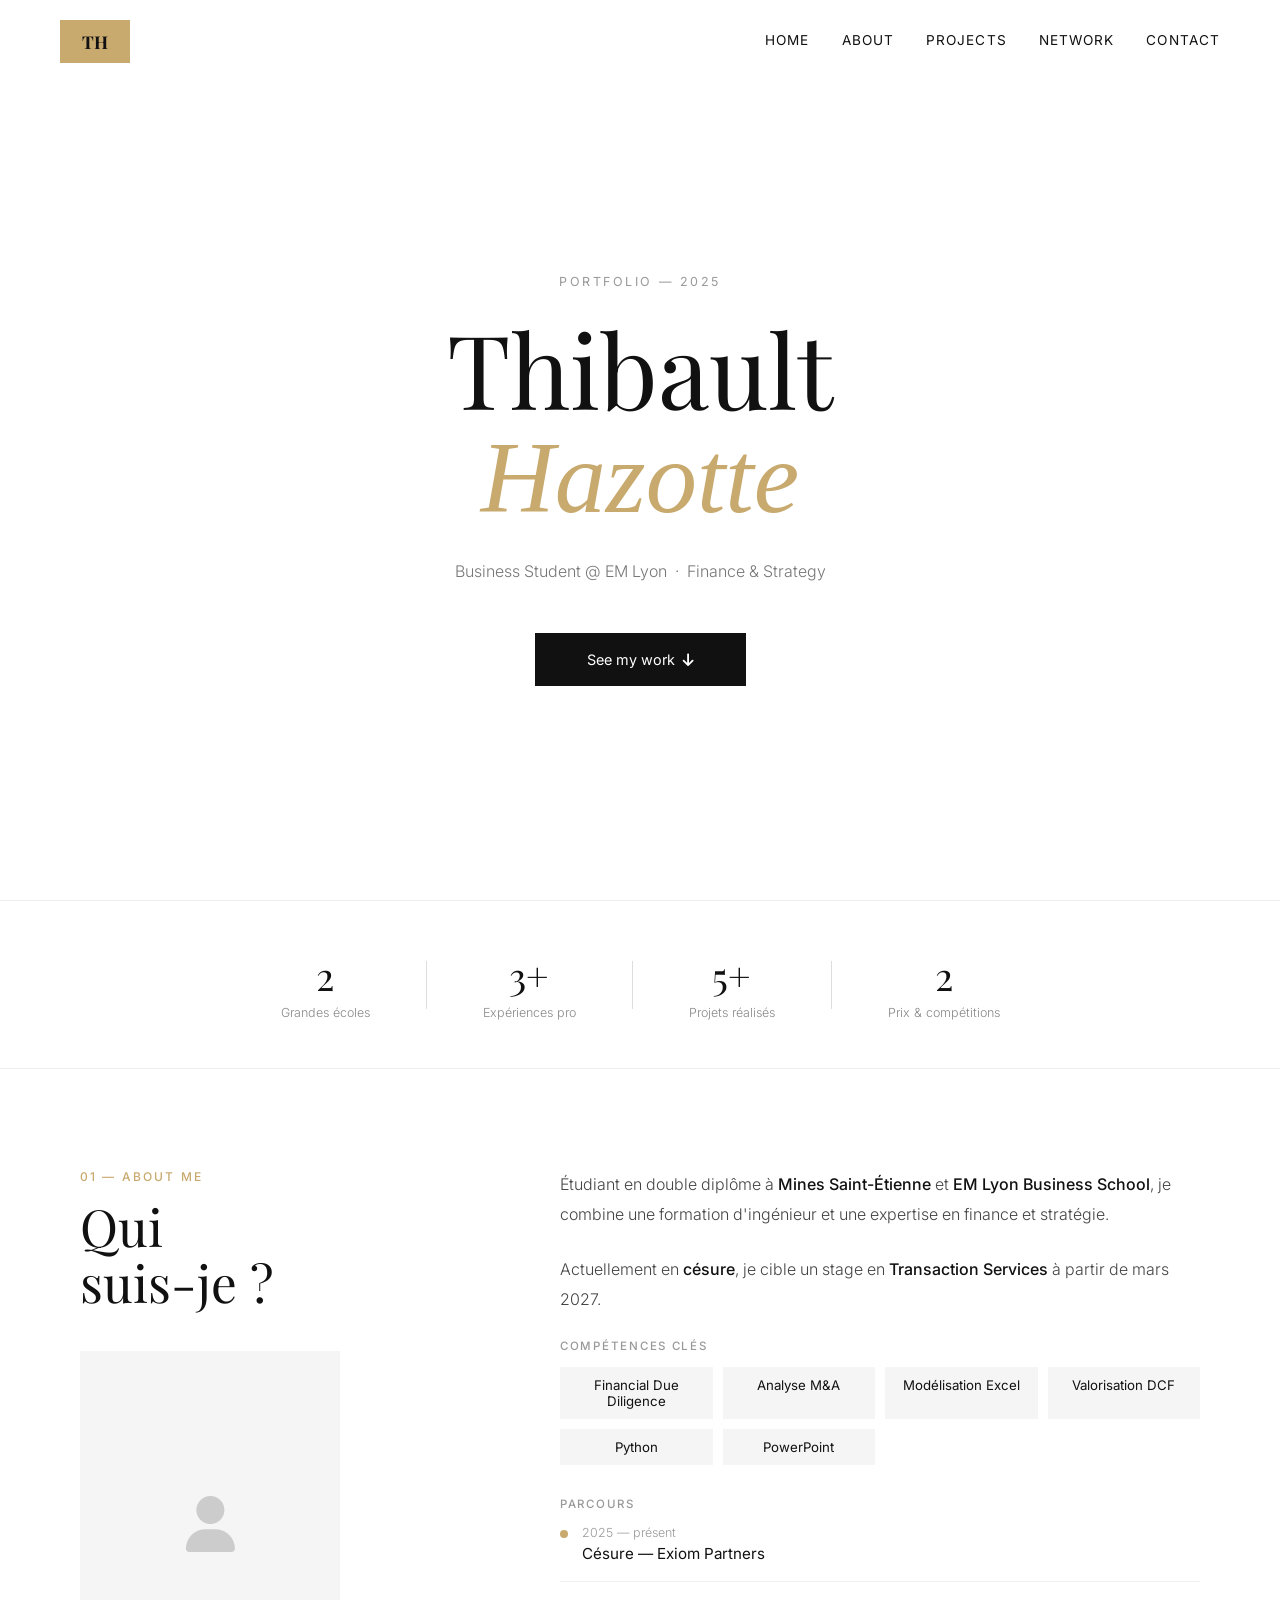
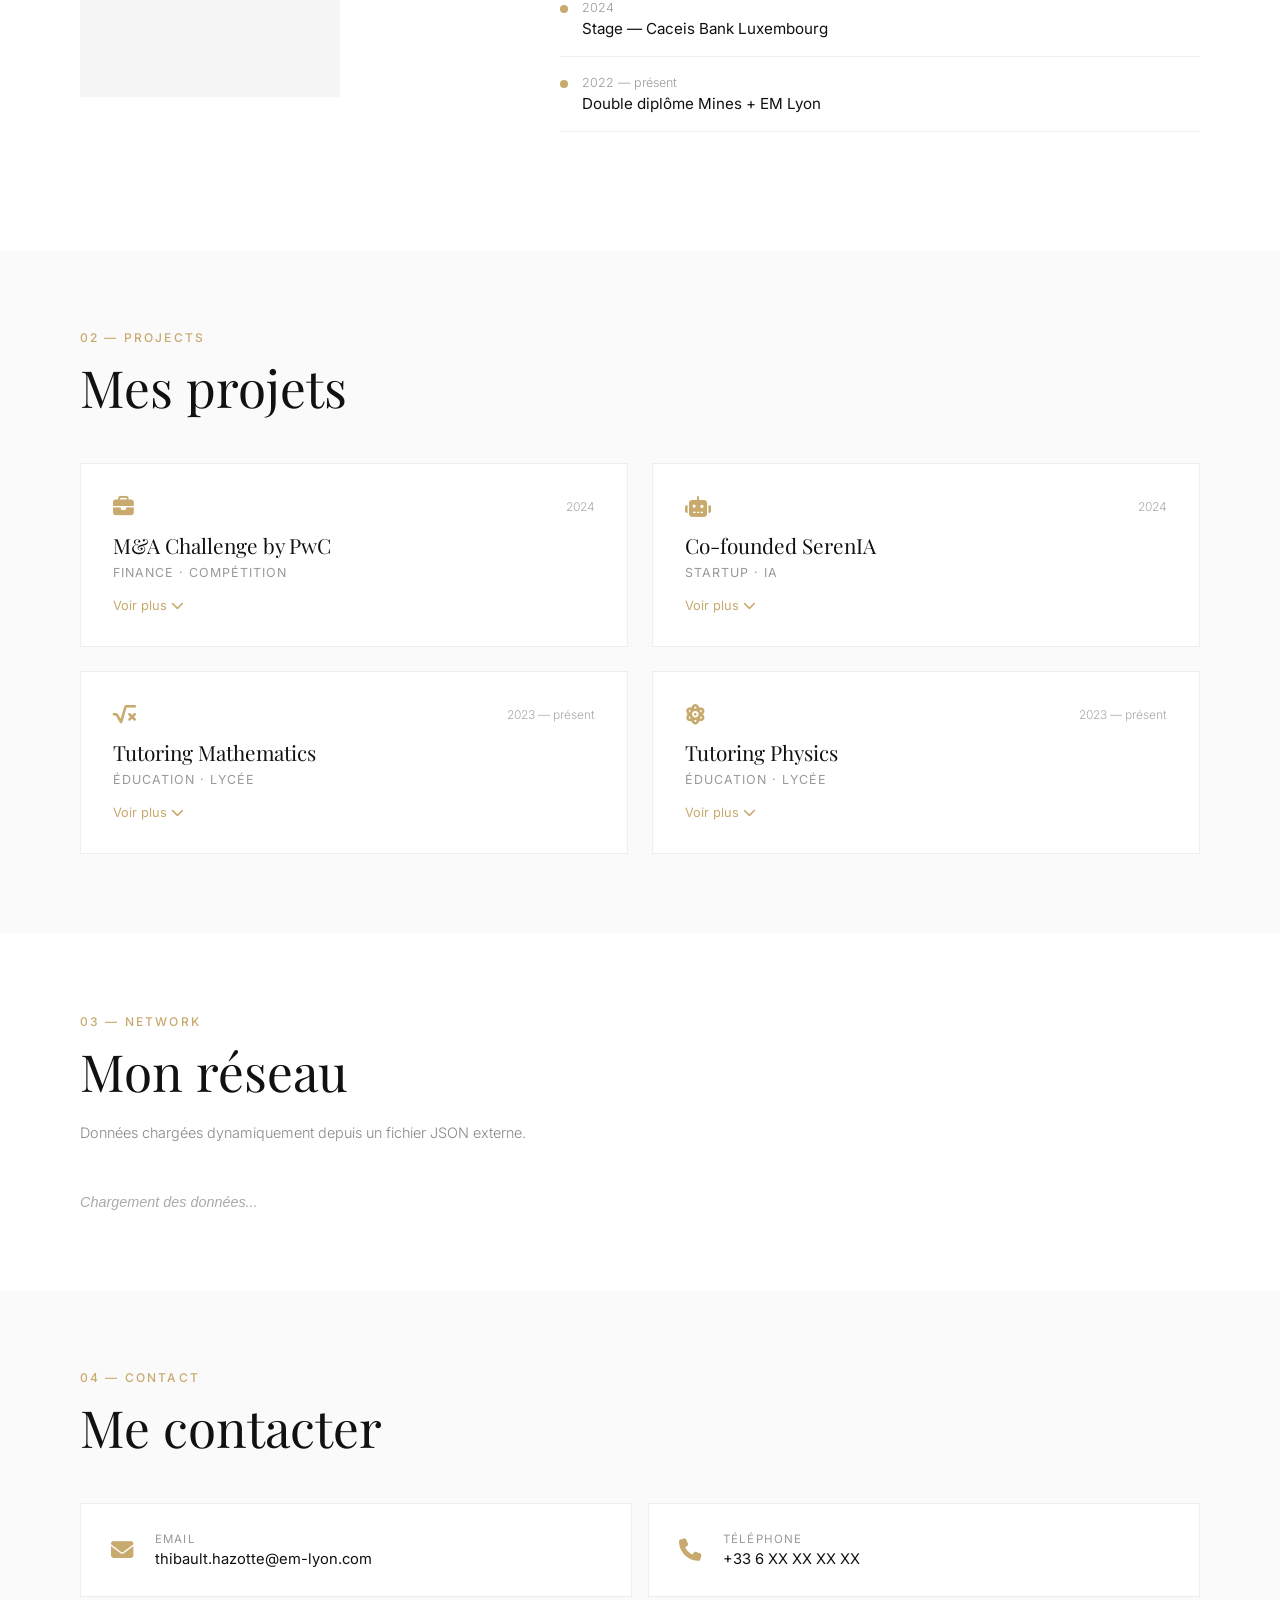
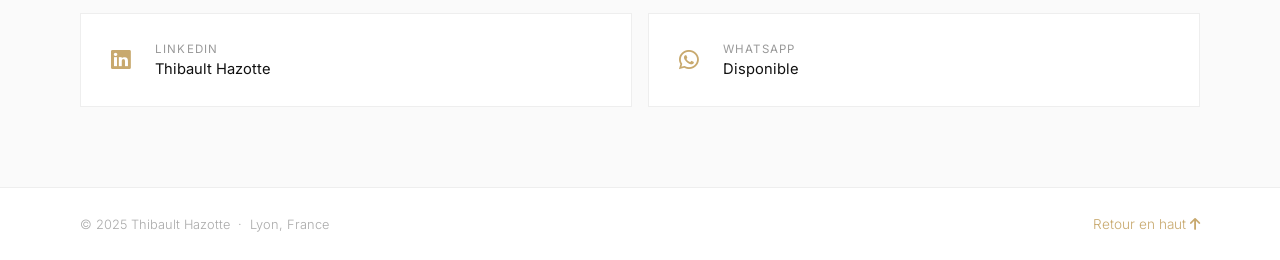
==== commit f67602a6: "Update Java" ====
--- a/index.html
+++ b/index.html
@@ -18,6 +18,7 @@
   -->
   <link rel="stylesheet" href="https://cdnjs.cloudflare.com/ajax/libs/font-awesome/6.5.0/css/all.min.css"/>
 
+  <!-- Lien vers notre fichier CSS externe -->
   <link rel="stylesheet" href="style.css"/>
 </head>
 
@@ -114,6 +115,7 @@
       </div>
 
       <p class="skills-title" style="margin-top: 32px;">Parcours</p>
+
       <div class="timeline-item">
         <div class="timeline-dot"></div>
         <div class="timeline-content">
@@ -213,20 +215,18 @@
     <p class="section-tag">03 — Network</p>
     <h2 class="section-title">Mon réseau</h2>
     <p class="people-description">
-      Personnes avec lesquelles j'ai eu l'occasion de collaborer ou d'échanger.
-      <br><small style="color:#999">Données chargées dynamiquement depuis un fichier JSON.</small>
+      Données chargées dynamiquement depuis un fichier JSON externe.
     </p>
 
     <!--
-      USAGE IA — Affichage dynamique depuis un JSON :
-      Ce conteneur est rempli automatiquement par JavaScript.
-      Je ne savais pas comment créer des éléments HTML depuis du code JS.
-      L'IA m'a expliqué document.createElement(), innerHTML et appendChild()
-      qui permettent de générer du HTML dynamiquement à partir de données JSON.
+      USAGE IA — Contenu généré dynamiquement par JavaScript :
+      Ce conteneur est rempli automatiquement par script.js.
+      Je ne savais pas créer des éléments HTML depuis du code JS.
+      L'IA m'a expliqué createElement(), innerHTML et appendChild()
+      qui permettent de générer du HTML à partir de données JSON.
       C'est le principe fondamental du web dynamique.
     -->
     <div id="people-grid" class="people-grid">
-      <!-- Les cartes sont générées automatiquement par script.js -->
       <p class="loading-text">Chargement des données...</p>
     </div>
 
@@ -284,8 +284,12 @@
     </a>
   </footer>
 
-  <!-- Fichier JavaScript séparé -->
+  <!--
+    Liaison avec le fichier JavaScript externe.
+    Placé en bas de page pour que tout le HTML soit chargé
+    avant que le script ne s'exécute.
+  -->
   <script src="script.js"></script>
 
 </body>
-</html>
+</html>
--- a/style.css
+++ b/style.css
@@ -8,9 +8,10 @@
    Polices : Playfair Display + Inter
    ============================================= */
 
-/* RESET */
+/* RESET : supprime les marges par défaut du navigateur */
 * { margin: 0; padding: 0; box-sizing: border-box; }
 
+/* Défilement fluide entre les sections */
 html { scroll-behavior: smooth; }
 
 body {
@@ -24,6 +25,14 @@
    NAVBAR
    ============================================= */
 
+/*
+  USAGE IA — Navbar fixe avec ombre au scroll :
+  Je voulais que la navbar reste visible en permanence.
+  L'IA m'a expliqué "position: fixed" qui détache l'élément
+  du flux de la page et le bloque en haut de l'écran.
+  "z-index: 100" le fait passer au-dessus de tout le contenu.
+  JavaScript ajoute la classe "scrolled" pour l'ombre.
+*/
 nav {
   position: fixed;
   top: 0; left: 0; right: 0;
@@ -36,12 +45,6 @@
   transition: box-shadow 0.3s;
 }
 
-/*
-  USAGE IA — Navbar fixe avec ombre au scroll :
-  "position: fixed" bloque la navbar en haut.
-  "z-index: 100" la fait passer au-dessus du contenu.
-  JavaScript ajoute "scrolled" qui déclenche l'ombre.
-*/
 nav.scrolled { box-shadow: 0 2px 16px rgba(0,0,0,0.07); }
 
 .logo {
@@ -108,6 +111,7 @@
 }
 .hero h1.visible { opacity: 1; transform: translateY(0); }
 
+/* Mot en italique et doré dans le titre */
 .italic { font-style: italic; color: #C8A96E; }
 
 .subtitle {
@@ -230,8 +234,10 @@
 
 /*
   USAGE IA — CSS Grid avec auto-fill :
-  "repeat(auto-fill, minmax(150px, 1fr))" crée automatiquement
-  autant de colonnes que possible selon la place disponible.
+  Je voulais que les tags s'organisent automatiquement en colonnes.
+  L'IA m'a montré "repeat(auto-fill, minmax(150px, 1fr))" qui crée
+  autant de colonnes que possible selon la place disponible,
+  chacune d'au moins 150px.
 */
 .skills-grid {
   display: grid;
@@ -311,6 +317,7 @@
   margin-bottom: 14px;
 }
 
+/* Texte caché par défaut, affiché quand la classe "open" est ajoutée par JS */
 .project-detail {
   display: none;
   font-size: 0.9rem;
@@ -332,20 +339,15 @@
 .people-section { padding: 80px; }
 
 .people-description {
-  font-size: 0.95rem;
-  font-weight: 300;
-  color: #666;
+  font-size: 0.9rem;
+  font-weight: 300;
+  color: #888;
   margin-top: -20px;
   margin-bottom: 48px;
   line-height: 1.8;
 }
 
-/*
-  USAGE IA — Grille dynamique pour les cartes personnes :
-  Cette grille reçoit des cartes créées par JavaScript.
-  "auto-fill" permet d'adapter le nombre de colonnes automatiquement
-  selon la quantité de données reçues du JSON.
-*/
+/* Grille qui reçoit les cartes générées par JavaScript */
 .people-grid {
   display: grid;
   grid-template-columns: repeat(auto-fill, minmax(200px, 1fr));
@@ -377,24 +379,10 @@
   font-weight: 400;
   margin-bottom: 6px;
 }
-.people-role {
-  font-size: 0.8rem;
-  color: #888;
-  font-weight: 300;
-  margin-bottom: 4px;
-}
-.people-info {
-  font-size: 0.75rem;
-  color: #aaa;
-  font-weight: 300;
-}
-
-.loading-text {
-  color: #aaa;
-  font-size: 0.9rem;
-  font-weight: 300;
-  font-style: italic;
-}
+.people-role { font-size: 0.8rem; color: #888; font-weight: 300; margin-bottom: 4px; }
+.people-info { font-size: 0.75rem; color: #aaa; font-weight: 300; }
+
+.loading-text { color: #aaa; font-size: 0.9rem; font-style: italic; }
 
 
 /* =============================================
